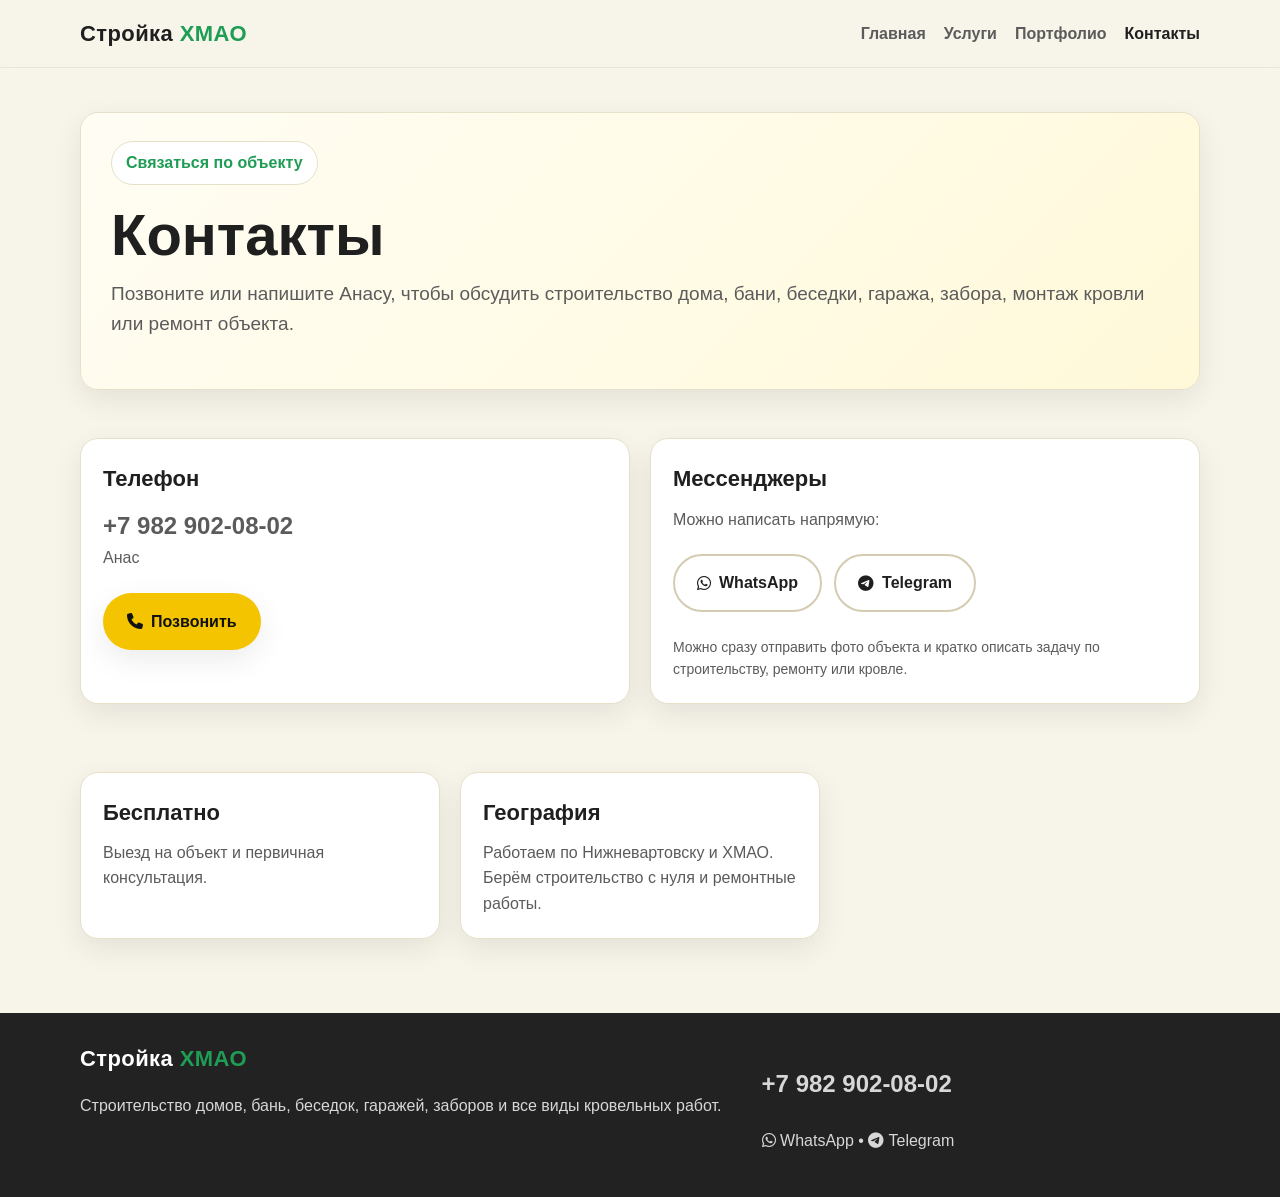
==== contacts.html @ e131aed6 "Initial site import" ====
<!DOCTYPE html>
<html lang="ru">
<head>
<meta charset="UTF-8">
<meta name="viewport" content="width=device-width, initial-scale=1.0">

<title>Контакты | Строительство домов, бань и кровли в Нижневартовске и ХМАО</title>

<meta name="description" content="Контакты по строительству домов, бань, беседок, гаражей, заборов и кровли в Нижневартовске и ХМАО. Позвоните или напишите для консультации.">

<link rel="stylesheet" href="css/style.css">

<link rel="stylesheet"
href="https://cdnjs.cloudflare.com/ajax/libs/font-awesome/6.5.0/css/all.min.css">

</head>

<body>

<header class="site-header">

<div class="container nav-wrap">

<a class="logo" href="index.html">
Стройка<span> ХМАО</span>
</a>

<nav class="nav">

<a href="index.html">Главная</a>
<a href="services.html">Услуги</a>
<a href="portfolio.html">Портфолио</a>
<a class="active" href="contacts.html">Контакты</a>

</nav>

</div>

</header>

<main>

<section class="page-hero">

<div class="container">

<div class="hero-card">

<div class="badge">
Связаться по объекту
</div>

<h1>Контакты</h1>

<p>
Позвоните или напишите Анасу, чтобы обсудить строительство дома,
бани, беседки, гаража, забора, монтаж кровли или ремонт объекта.
</p>

</div>

</div>

</section>

<section class="section">

<div class="container contact-grid">

<article class="card">

<h3>Телефон</h3>

<p class="phone-link">
<a href="tel:+79829020802">
+7 982 902-08-02
</a>
</p>

<p>Анас</p>

<div class="hero-actions">

<a class="btn" href="tel:+79829020802">
<i class="fa-solid fa-phone"></i>
Позвонить
</a>

</div>

</article>

<article class="card">

<h3>Мессенджеры</h3>

<p>Можно написать напрямую:</p>

<div class="hero-actions">

<a class="btn-outline"
href="https://wa.me/79829020802"
target="_blank">

<i class="fa-brands fa-whatsapp"></i>
WhatsApp

</a>

<a class="btn-outline"
href="https://t.me/+79829020802"
target="_blank">

<i class="fa-brands fa-telegram"></i>
Telegram

</a>

</div>

<p class="small">
Можно сразу отправить фото объекта и кратко описать задачу по строительству, ремонту или кровле.
</p>

</article>

</div>

</section>

<section class="section">

<div class="container grid-3">

<article class="card">

<h3>Бесплатно</h3>

<p>
Выезд на объект и первичная консультация.
</p>

</article>

<article class="card">

<h3>География</h3>

<p>
Работаем по Нижневартовску и ХМАО. Берём строительство с нуля и ремонтные работы.
</p>

</article>

</div>

</section>

</main>

<footer class="footer">

<div class="container">

<div>

<div class="logo">
Стройка<span> ХМАО</span>
</div>

<p>
Строительство домов, бань, беседок, гаражей, заборов и все виды кровельных работ.
</p>

</div>

<div>

<p class="phone-link">

<a href="tel:+79829020802">
+7 982 902-08-02
</a>

</p>

<p>

<a href="https://wa.me/79829020802" target="_blank">
<i class="fa-brands fa-whatsapp"></i> WhatsApp
</a>

•

<a href="https://t.me/+79829020802" target="_blank">
<i class="fa-brands fa-telegram"></i> Telegram
</a>

</p>

</div>

</div>

</footer>

<script src="js/main.js"></script>

</body>
</html>
---- css/style.css ----
:root {
  --bg: #f7f4ea;
  --surface: #ffffff;
  --surface-alt: #fff8cf;
  --text: #1f1f1f;
  --muted: #5b5b5b;
  --accent: #f4c400;
  --accent-dark: #d8a900;
  --green: #1f9d55;
  --dark: #222222;
  --border: #e7e0c9;
  --shadow: 0 10px 30px rgba(0,0,0,.08);
  --radius: 18px;
}

* { box-sizing: border-box; }
html { scroll-behavior: smooth; }
body {
  margin: 0;
  font-family: Arial, Helvetica, sans-serif;
  color: var(--text);
  background: var(--bg);
  line-height: 1.6;
}
img { max-width: 100%; display: block; }
a { color: inherit; text-decoration: none; }
.container {
  width: min(1120px, calc(100% - 32px));
  margin: 0 auto;
}
.topbar {
  background: var(--dark);
  color: #fff;
  font-size: 14px;
}
.topbar .container {
  display: flex;
  justify-content: space-between;
  gap: 16px;
  padding: 10px 0;
  flex-wrap: wrap;
}
.site-header {
  position: sticky;
  top: 0;
  z-index: 50;
  background: rgba(247,244,234,.92);
  backdrop-filter: blur(8px);
  border-bottom: 1px solid rgba(0,0,0,.06);
}
.nav-wrap {
  display: flex;
  align-items: center;
  justify-content: space-between;
  gap: 20px;
  padding: 16px 0;
}
.logo {
  font-weight: 800;
  font-size: 22px;
  letter-spacing: .4px;
}
.logo span { color: var(--green); }
.nav {
  display: flex;
  gap: 18px;
  align-items: center;
  flex-wrap: wrap;
}
.nav a {
  font-weight: 700;
  color: var(--muted);
}
.nav a.active,
.nav a:hover { color: var(--text); }
.btn, .btn-outline {
  display: inline-flex;
  align-items: center;
  justify-content: center;
  gap: 8px;
  padding: 14px 22px;
  border-radius: 999px;
  font-weight: 700;
  transition: .2s ease;
  border: 2px solid transparent;
}
.btn {
  background: var(--accent);
  color: #111;
  box-shadow: var(--shadow);
}
.btn:hover { background: var(--accent-dark); transform: translateY(-1px); }
.btn-outline {
  border-color: #d4ccb2;
  background: #fff;
}
.btn-outline:hover { border-color: var(--accent); }
.hero {
  padding: 56px 0 34px;
}
.hero-grid {
  display: grid;
  grid-template-columns: 1.2fr .8fr;
  gap: 28px;
  align-items: stretch;
}
.hero-card, .side-card, .card {
  background: var(--surface);
  border: 1px solid var(--border);
  border-radius: var(--radius);
  box-shadow: var(--shadow);
}
.hero-card {
  padding: 34px;
  background: linear-gradient(135deg, #fffdf4 0%, #fff9d9 100%);
}
.badge {
  display: inline-block;
  background: #fff;
  border: 1px solid var(--border);
  color: var(--green);
  font-weight: 700;
  padding: 8px 14px;
  border-radius: 999px;
  margin-bottom: 18px;
}
.hero h1, .page-hero h1 {
  margin: 0 0 12px;
  line-height: 1.1;
  font-size: clamp(34px, 6vw, 58px);
}
.hero p.lead, .page-hero p {
  font-size: 19px;
  color: var(--muted);
  margin: 0 0 22px;
}
.hero-actions {
  display: flex;
  gap: 12px;
  flex-wrap: wrap;
  margin: 22px 0 24px;
}
.list-checks {
  display: grid;
  grid-template-columns: repeat(2, minmax(0,1fr));
  gap: 10px 18px;
  padding: 0;
  list-style: none;
  margin: 20px 0 0;
}
.list-checks li::before {
  content: "✓";
  color: var(--green);
  font-weight: 800;
  margin-right: 10px;
}
.side-card {
  padding: 28px;
  display: grid;
  gap: 18px;
}
.price-box {
  background: var(--surface-alt);
  border-radius: 16px;
  padding: 18px;
  border: 1px solid #f0df7c;
}
.kpi {
  display: grid;
  grid-template-columns: repeat(2, minmax(0,1fr));
  gap: 14px;
}
.kpi .item {
  background: #fff;
  border: 1px solid var(--border);
  border-radius: 16px;
  padding: 16px;
}
.kpi strong {
  display: block;
  font-size: 28px;
}
.section {
  padding: 34px 0;
}
.section-title {
  margin: 0 0 10px;
  font-size: 34px;
}
.section-subtitle {
  margin: 0 0 24px;
  color: var(--muted);
  max-width: 760px;
}
.grid-3, .grid-4, .steps, .contact-grid, .portfolio-grid, .service-grid {
  display: grid;
  gap: 20px;
}
.grid-3 { grid-template-columns: repeat(3, minmax(0,1fr)); }
.grid-4 { grid-template-columns: repeat(4, minmax(0,1fr)); }
.service-grid { grid-template-columns: repeat(3, minmax(0,1fr)); }
.steps { grid-template-columns: repeat(4, minmax(0,1fr)); }
.contact-grid { grid-template-columns: 1fr 1fr; }
.portfolio-grid { grid-template-columns: repeat(3, minmax(0,1fr)); }
.card {
  padding: 22px;
}
.card h3 { margin: 0 0 10px; font-size: 22px; }
.card p { margin: 0; color: var(--muted); }
.card ul { margin: 12px 0 0; padding-left: 18px; color: var(--muted); }
.notice {
  background: #fff6bf;
  border: 1px solid #efd95c;
  padding: 20px 22px;
  border-radius: 18px;
  font-weight: 700;
}
.page-hero {
  padding: 44px 0 14px;
}
.page-hero .hero-card { padding: 28px 30px; }
.portfolio-item {
  overflow: hidden;
  background: #fff;
  border-radius: 18px;
  border: 1px solid var(--border);
  box-shadow: var(--shadow);
  display: flex;
  flex-direction: column;
  min-height: 100%;
}
.portfolio-item[hidden] {
  display: none;
}
.portfolio-media {
  padding: 0;
  border: 0;
  background: transparent;
  cursor: pointer;
  width: 100%;
  text-align: left;
}
.portfolio-item img {
  aspect-ratio: 4 / 3;
  object-fit: cover;
  background: linear-gradient(135deg, #f0ead8, #fff);
  width: 100%;
  transition: transform .25s ease;
}
.portfolio-item:hover img,
.portfolio-media:focus-visible img {
  transform: scale(1.03);
}
.portfolio-item .content {
  padding: 18px;
  display: flex;
  flex-direction: column;
  gap: 10px;
  flex: 1;
}
.portfolio-item h3 { margin: 0 0 8px; font-size: 20px; }
.portfolio-item p { margin: 0; color: var(--muted); }
.portfolio-meta {
  display: flex;
  flex-wrap: wrap;
  gap: 8px;
}
.portfolio-tag {
  display: inline-flex;
  align-items: center;
  min-height: 30px;
  padding: 6px 12px;
  border-radius: 999px;
  background: #fff8cf;
  border: 1px solid #f0df7c;
  color: #5f4b00;
  font-size: 13px;
  font-weight: 700;
}
.portfolio-tag-muted {
  background: #fff;
  border-color: var(--border);
  color: var(--muted);
}
.portfolio-filters {
  display: flex;
  flex-wrap: wrap;
  gap: 12px;
  margin: 0 0 24px;
}
.filter-chip {
  border: 1px solid var(--border);
  background: #fff;
  color: var(--text);
  border-radius: 999px;
  padding: 12px 18px;
  font: inherit;
  font-weight: 700;
  cursor: pointer;
  transition: .2s ease;
}
.filter-chip:hover,
.filter-chip:focus-visible {
  border-color: #d9bf49;
  transform: translateY(-1px);
}
.filter-chip.is-active {
  background: var(--accent);
  border-color: var(--accent);
}
.lightbox {
  position: fixed;
  inset: 0;
  z-index: 100;
  display: grid;
  place-items: center;
  padding: 24px;
}
.lightbox[hidden] {
  display: none;
}
.lightbox-backdrop {
  position: absolute;
  inset: 0;
  background: rgba(0,0,0,.78);
}
.lightbox-dialog {
  position: relative;
  z-index: 1;
  margin: 0;
  width: min(100%, 1000px);
  max-height: calc(100vh - 48px);
}
.lightbox-dialog img {
  width: 100%;
  max-height: calc(100vh - 48px);
  object-fit: contain;
  border-radius: 20px;
  box-shadow: 0 18px 60px rgba(0,0,0,.32);
  background: #111;
}
.lightbox-close {
  position: absolute;
  top: 18px;
  right: 18px;
  z-index: 2;
  width: 48px;
  height: 48px;
  border: 0;
  border-radius: 999px;
  background: rgba(255,255,255,.18);
  color: #fff;
  font-size: 32px;
  line-height: 1;
  cursor: pointer;
}
.lightbox-close:hover,
.lightbox-close:focus-visible {
  background: rgba(255,255,255,.28);
}
.cta {
  padding: 34px;
  border-radius: 24px;
  background: linear-gradient(135deg, #232323 0%, #353535 100%);
  color: #fff;
}
.cta p { color: rgba(255,255,255,.8); }
.footer {
  margin-top: 40px;
  background: var(--dark);
  color: #fff;
}
.footer .container {
  padding: 28px 0;
  display: grid;
  grid-template-columns: 1.2fr .8fr;
  gap: 24px;
}
.footer p, .footer a { color: rgba(255,255,255,.82); }
.small { font-size: 14px; }
.highlight { color: var(--green); font-weight: 800; }
.phone-link { font-weight: 800; font-size: 24px; }
.gallery-help {
  margin-top: 18px;
  color: var(--muted);
  font-size: 15px;
}
@media (max-width: 980px) {
  .hero-grid,
  .service-grid,
  .grid-3,
  .grid-4,
  .steps,
  .contact-grid,
  .portfolio-grid,
  .footer .container {
    grid-template-columns: 1fr 1fr;
  }
  .nav-wrap { align-items: flex-start; flex-direction: column; }
}
@media (max-width: 720px) {
  .hero-grid,
  .service-grid,
  .grid-3,
  .grid-4,
  .steps,
  .contact-grid,
  .portfolio-grid,
  .footer .container,
  .list-checks,
  .kpi {
    grid-template-columns: 1fr;
  }
  .hero-card, .side-card, .cta { padding: 22px; }
  .hero p.lead, .page-hero p { font-size: 17px; }
  .nav { gap: 12px; }
  .phone-link { font-size: 21px; }
  .portfolio-filters {
    gap: 10px;
  }
  .filter-chip {
    width: 100%;
    justify-content: center;
  }
  .lightbox {
    padding: 16px;
  }
  .lightbox-close {
    top: 12px;
    right: 12px;
  }
}
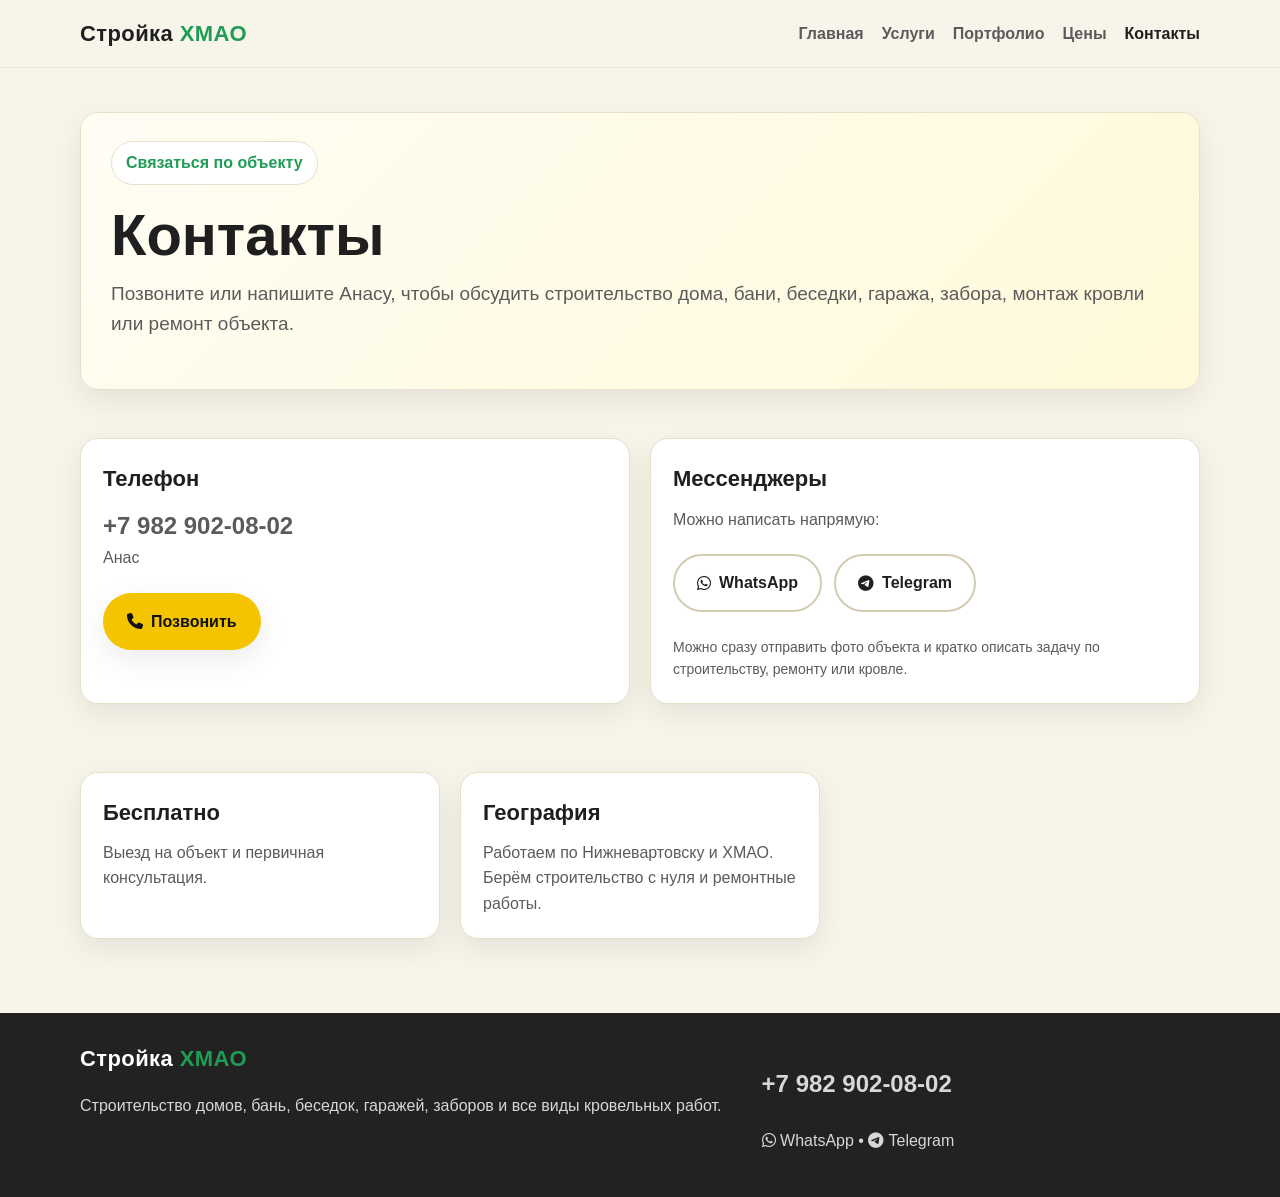
==== commit 735a1a03: "Add standalone pricing page" ====
--- a/contacts.html
+++ b/contacts.html
@@ -30,6 +30,7 @@
 <a href="index.html">Главная</a>
 <a href="services.html">Услуги</a>
 <a href="portfolio.html">Портфолио</a>
+<a href="price.html">Цены</a>
 <a class="active" href="contacts.html">Контакты</a>
 
 </nav>
--- a/css/style.css
+++ b/css/style.css
@@ -385,6 +385,180 @@
   color: var(--muted);
   font-size: 15px;
 }
+.price-section {
+  background: linear-gradient(180deg, #fffef8 0%, #fff9dd 100%);
+  border: 1px solid var(--border);
+  border-radius: 24px;
+  box-shadow: var(--shadow);
+  padding: 30px;
+}
+.price-section-head {
+  display: grid;
+  grid-template-columns: minmax(0, 1.5fr) minmax(280px, .8fr);
+  gap: 20px;
+  align-items: start;
+  margin-bottom: 26px;
+}
+.price-actions {
+  display: flex;
+  flex-wrap: wrap;
+  gap: 12px;
+  margin-top: 20px;
+}
+.price-aside {
+  background: #fff;
+  border: 1px solid var(--border);
+  border-radius: 18px;
+  padding: 18px;
+}
+.price-aside strong {
+  display: block;
+  margin-bottom: 8px;
+  font-size: 18px;
+}
+.price-aside p {
+  margin: 0;
+  color: var(--muted);
+}
+.price-aside-small {
+  margin-top: 12px !important;
+  font-size: 14px;
+}
+.price-grid {
+  display: grid;
+  grid-template-columns: repeat(2, minmax(0, 1fr));
+  gap: 18px;
+}
+.price-card {
+  background: #fff;
+  border: 1px solid var(--border);
+  border-radius: 20px;
+  padding: 18px;
+  box-shadow: var(--shadow);
+}
+.price-card h3 {
+  margin: 0 0 12px;
+  font-size: 21px;
+}
+.price-source {
+  display: inline-flex;
+  align-items: center;
+  min-height: 30px;
+  margin-bottom: 12px;
+  padding: 6px 12px;
+  border-radius: 999px;
+  background: #fff8cf;
+  border: 1px solid #f0df7c;
+  color: #5f4b00;
+  font-size: 13px;
+  font-weight: 700;
+}
+.price-list {
+  display: grid;
+  gap: 10px;
+}
+.price-row {
+  display: grid;
+  grid-template-columns: minmax(0, 1fr) auto;
+  gap: 14px;
+  align-items: start;
+  padding: 12px 0;
+  border-top: 1px solid rgba(0,0,0,.08);
+}
+.price-row:first-child {
+  border-top: 0;
+  padding-top: 0;
+}
+.price-service {
+  margin: 0 0 6px;
+  font-weight: 700;
+  font-size: 15px;
+}
+.price-note {
+  margin: 0;
+  color: var(--muted);
+  font-size: 13px;
+  line-height: 1.5;
+}
+.price-value {
+  white-space: nowrap;
+  font-weight: 800;
+  font-size: 16px;
+  color: var(--text);
+  padding: 10px 12px;
+  border-radius: 14px;
+  background: #fff8cf;
+  border: 1px solid #f0df7c;
+}
+.price-cta {
+  margin-top: 24px;
+  padding: 22px 24px;
+  border-radius: 20px;
+  background: #222;
+  color: #fff;
+  display: grid;
+  grid-template-columns: minmax(0, 1fr) auto;
+  gap: 18px;
+  align-items: center;
+}
+.price-cta h3 {
+  margin: 0 0 8px;
+  font-size: 26px;
+}
+.price-cta p {
+  margin: 0;
+  color: rgba(255,255,255,.82);
+}
+.price-teaser {
+  background: #fff;
+  border: 1px solid var(--border);
+  border-radius: 24px;
+  padding: 28px;
+  box-shadow: var(--shadow);
+}
+.price-teaser-head {
+  display: grid;
+  grid-template-columns: minmax(0, 1.2fr) auto;
+  gap: 20px;
+  align-items: end;
+  margin-bottom: 22px;
+}
+.price-teaser-actions {
+  display: flex;
+  flex-wrap: wrap;
+  gap: 12px;
+  justify-content: flex-end;
+}
+.price-mini-grid {
+  display: grid;
+  grid-template-columns: repeat(4, minmax(0, 1fr));
+  gap: 16px;
+}
+.price-mini-card {
+  background: linear-gradient(180deg, #fffef8 0%, #fff9dd 100%);
+  border: 1px solid var(--border);
+  border-radius: 18px;
+  padding: 18px;
+}
+.price-mini-card h3 {
+  margin: 0 0 12px;
+  font-size: 19px;
+}
+.price-mini-list {
+  display: grid;
+  gap: 10px;
+}
+.price-mini-row {
+  display: grid;
+  gap: 4px;
+}
+.price-mini-row strong {
+  font-size: 14px;
+}
+.price-mini-row span {
+  font-size: 14px;
+  color: var(--muted);
+}
 @media (max-width: 980px) {
   .hero-grid,
   .service-grid,
@@ -395,6 +569,13 @@
   .portfolio-grid,
   .footer .container {
     grid-template-columns: 1fr 1fr;
+  }
+  .price-section-head,
+  .price-grid,
+  .price-cta,
+  .price-teaser-head,
+  .price-mini-grid {
+    grid-template-columns: 1fr;
   }
   .nav-wrap { align-items: flex-start; flex-direction: column; }
 }
@@ -415,6 +596,36 @@
   .hero p.lead, .page-hero p { font-size: 17px; }
   .nav { gap: 12px; }
   .phone-link { font-size: 21px; }
+  .price-section {
+    padding: 22px;
+  }
+  .price-teaser {
+    padding: 22px;
+  }
+  .price-card {
+    padding: 18px;
+  }
+  .price-row {
+    grid-template-columns: 1fr;
+    gap: 8px;
+  }
+  .price-value {
+    white-space: normal;
+    font-size: 17px;
+  }
+  .price-actions,
+  .price-teaser-actions {
+    flex-direction: column;
+  }
+  .price-actions .btn,
+  .price-actions .btn-outline,
+  .price-teaser-actions .btn,
+  .price-teaser-actions .btn-outline {
+    width: 100%;
+  }
+  .price-cta {
+    padding: 20px;
+  }
   .portfolio-filters {
     gap: 10px;
   }
